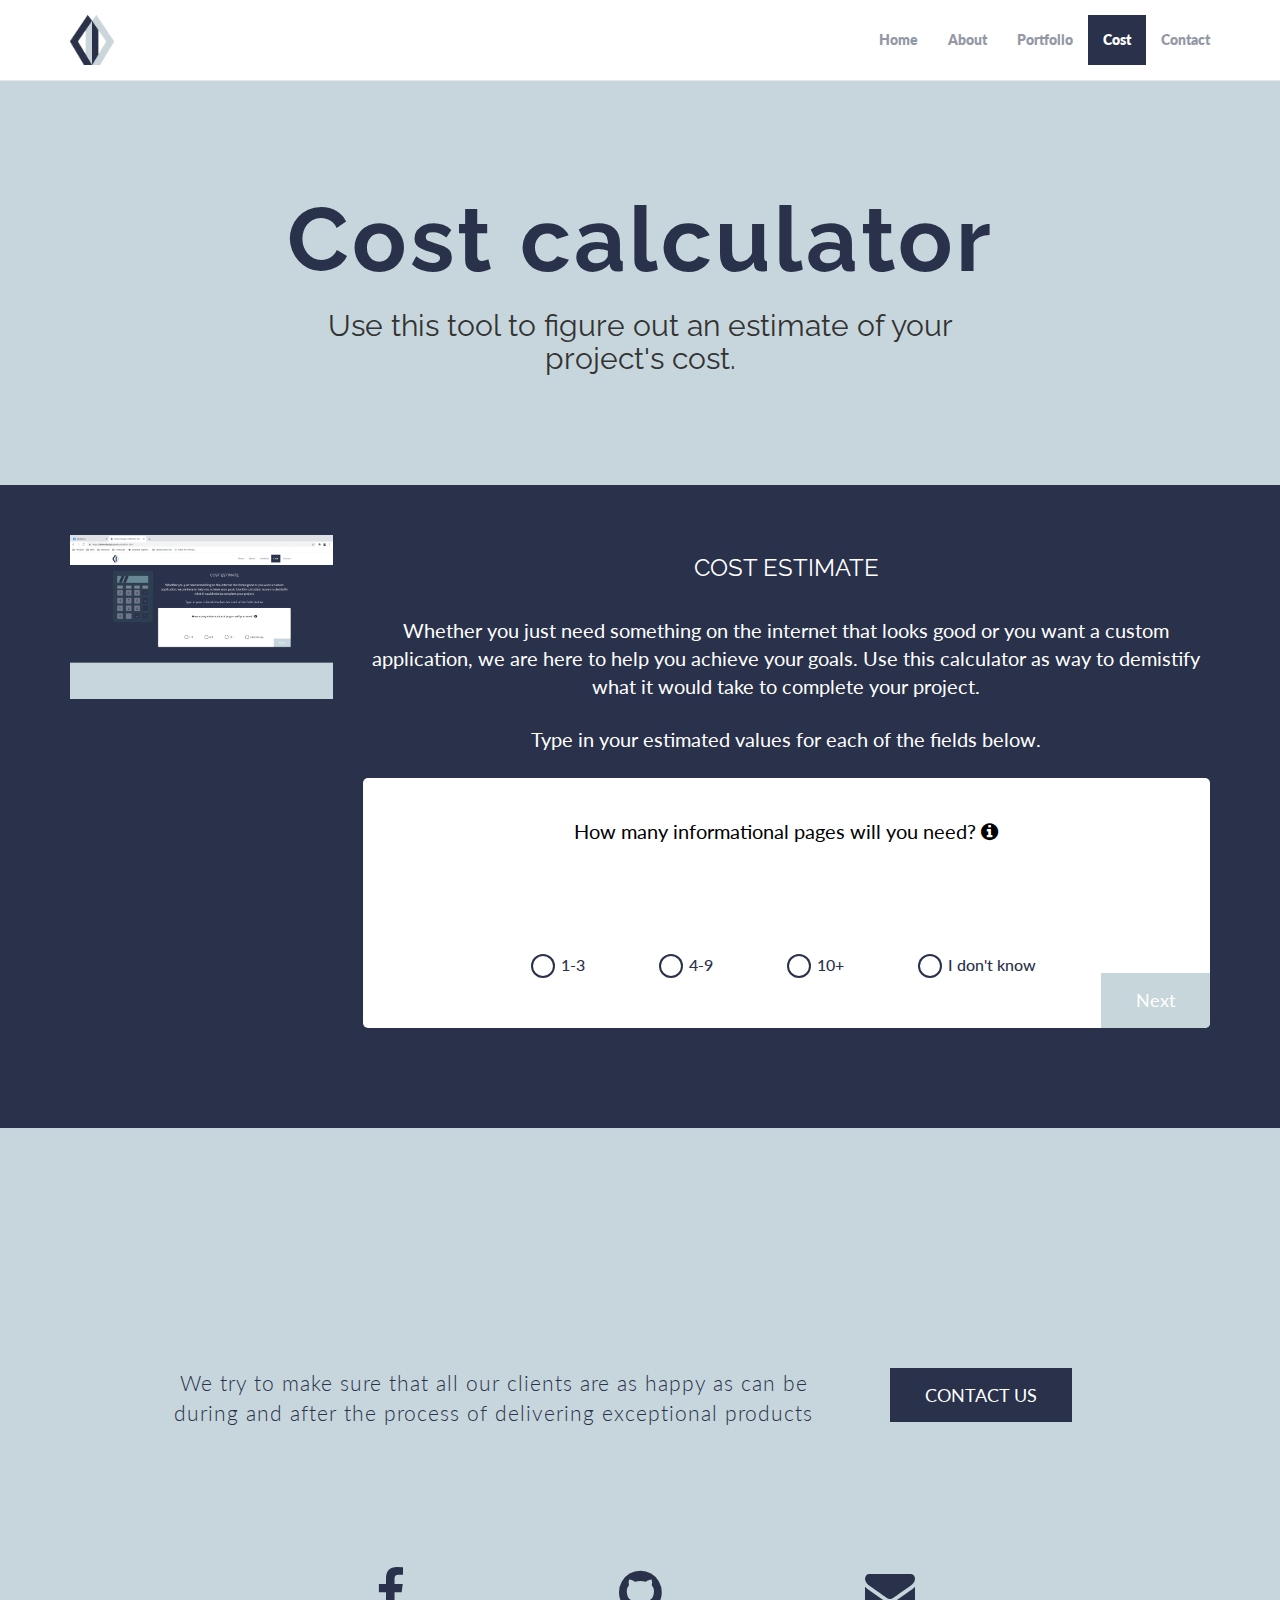
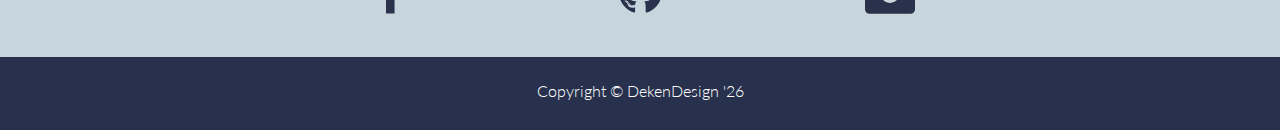
==== calculator.html @ 60b586e3 "updated meta data" ====
<!DOCTYPE html>
<html lang="en">

  <head>
    <meta charset="utf-8">
    <meta http-equiv="X-UA-Compatible" content="IE=edge">
    <meta http-equiv="X-UA-Compatible" content="IE=EmulateIE7, IE=9">
    <meta name="viewport" content="width=device-width, initial-scale=1">
    <title>Deken Design Cost Calculator | </title>
    <meta name="description" content="Use this calculator to see how much your project might cost and how we can deliver value at competitive prices">
    <meta name="author" content="DekenDesign">
    <meta name="robots" content="index,follow">
    <meta name="keywords" content="Web Design, Websites, Small Business Websites, Affordable Websites, Website Cost Calculator">
    <meta property="og:url" content="https://dekendesign.com/calculator.html">
    <meta property="og:type" content="application">
    <meta property="og:image" content="./dekendesign/img/calculator.png">
    <meta property="og:title" content="DekenDesign | Websites and Software">
    <meta property="og:description" content="Use this calculator to see how much your project might cost and how we can deliver value at competitive prices">
    <meta property="og:site_name" content="DekenDesign Calculator">
    <!-- Favicons -->
    <link href="./dekendesign/img/logo.ico" rel="icon">
    <link href="./dekendesign/img/logo.png" rel="apple-touch-icon">
    <!-- Google Fonts -->
    <link href="https://fonts.googleapis.com/css?family=Lato:300,400,700,900|Raleway:400,300,700,900" rel="stylesheet">
    <!-- Bootstrap CSS File -->
    <link href="./dekendesign/lib/bootstrap/css/bootstrap.min.css" rel="stylesheet">
    <!-- Libraries CSS Files -->
    <link href="./dekendesign/lib/font-awesome/css/font-awesome.min.css" rel="stylesheet">
    <!-- Main Stylesheet File -->
    <link href="./dekendesign/css/style.css" rel="stylesheet">
    <!-- Global site tag (gtag.js) - Google Analytics -->
    <script async src="https://www.googletagmanager.com/gtag/js?id=UA-72128628-4"></script>
    <script>
      window.dataLayer = window.dataLayer || [];

      function gtag() {
        dataLayer.push(arguments);
      }
      gtag('js', new Date());
      gtag('config', 'UA-72128628-4');
    </script>
    <style>
      #hello {
        padding-top: 100px;
        padding-bottom: 100px;
      }

      #blue {
        padding-bottom: 100px;
      }

      #calc {
        background: white;
        height: 250px;
        display: flex;
        flex-wrap: wrap;
        align-items: center;
        border-radius: 5px;
        justify-content: space-between;
        overflow: hidden;
        position: relative;
      }

      #calc .btn {
        position: absolute;
        bottom: 0;
        background: #c7d6db;
        color: #fff;
      }

      #calc .btn.next,
      #calc .btn.submit {
        right: 0;
      }

      .question {
        height: 100%;
        flex-basis: 100%;
        display: flex;
        flex-wrap: wrap;
        align-items: center;
        justify-content: center;
      }

      #calc p {
        flex-basis: 100%;
        color: #000;
      }

      #calc .answers {
        display: flex;
        justify-content: space-evenly;
        flex-basis: 75%;
      }

      #calc .answers .answer {
        cursor: pointer;
      }

      label {
        display: -webkit-box;
        display: flex;
        cursor: pointer;
        font-weight: 500;
        position: relative;
        overflow: hidden;
        margin-bottom: 0.375em;
      }

      /*
      label:focus-within {
        outline: .125em solid #29314b;
      }
*/
      label input {
        position: absolute;
        left: -9999px;
      }

      label input:checked+span {
        background-color: #c7d6db;
        color: #fff;
      }

      label input:checked+span:before {
        box-shadow: inset 0 0 0 0.4375em #29314b;
      }

      label span {
        display: -webkit-box;
        display: flex;
        -webkit-box-align: center;
        align-items: center;
        padding: 0.375em 0.75em 0.375em 0.375em;
        border-radius: 99em;
        -webkit-transition: 0.25s ease;
        transition: 0.25s ease;
        color: #2a314b;
      }

      label span:hover {
        background-color: #c7d6db;
        color: #fff;
      }

      label span:before {
        display: -webkit-box;
        display: flex;
        flex-shrink: 0;
        content: "";
        background-color: #fff;
        width: 1.5em;
        height: 1.5em;
        border-radius: 50%;
        margin-right: 0.375em;
        -webkit-transition: 0.25s ease;
        transition: 0.25s ease;
        box-shadow: inset 0 0 0 0.125em #29314b;
      }

      span.info {
        cursor: context-menu;
      }

      input[type=radio] {
        cursor: pointer;
      }

      .results {
        margin-top: 50px;
      }

      .results #cost {
        display: block;
        font-size: 32px;
        margin-top: 24px;
      }
    </style>
  </head>

  <body data-spy="scroll" data-offset="80" data-target="#thenavbar">
    <!-- Fixed navbar -->
    <div id="thenavbar" class="navbar navbar-default navbar-fixed-top">
      <div class="container">
        <div class="navbar-header">
          <button type="button" class="navbar-toggle" data-toggle="collapse" data-target=".navbar-collapse">
            <span class="icon-bar"></span>
            <span class="icon-bar"></span>
            <span class="icon-bar"></span>
          </button>
          <a class="navbar-brand" href="/"><img src="./dekendesign/img/logo.png" /></a>
        </div>
        <div class="navbar-collapse collapse">
          <ul class="nav navbar-nav navbar-right">
            <li><a href="/">Home</a></li>
            <li><a href="/#blue">About</a></li>
            <li><a href="/#portfolio">Portfolio</a></li>
            <li class="active"><a href="#">Cost</a></li>
            <li><a href="/#contact" class="smoothscroll">Contact</a></li>
          </ul>
        </div>
        <!--/.nav-collapse -->
      </div>
    </div>
    <div id="hello">
      <div class="container">
        <div class="row">
          <div class="col-lg-8 col-lg-offset-2 centered col-12">
            <h1>Cost calculator</h1>
            <h2>Use this tool to figure out an estimate of your project's cost.</h2>
          </div>
          <!-- /col-lg-8 -->
        </div>
        <!-- /row -->
      </div>
      <!-- /container -->
    </div>
    <!-- /hello -->
    <div id="blue">
      <div class="container">
        <div class="row">
          <div class="col-lg-3 hidden-sm hidden-xs hidden-md centered">
            <img src="./dekendesign/img/calculator.png" alt="Image of a calculator">
          </div>
          <div id="calculator" class="col-lg-9 centered">
            <h3>COST ESTIMATE</h3>
            <p>Whether you just need something on the internet that looks good or you want a custom application, we are here to help you achieve your goals. Use this calculator as way to demistify what it would take to complete your project.</p>
            <p>Type in your estimated values for each of the fields below.</p>
            <noscript>
              <p class="alert alert-warning" style="color:#856404;">This calculator needs JavaScript to be enabled to work!</p>
              <style>
                #calc {
                  height: auto;
                }
              </style>
            </noscript>
            <form id="calc">
              <div class="question">
                <p for="pages">How many informational pages will you need? <span class="info" title="ie. how it works, contact us etc."><i class="fa fa-info-circle"></i></span></p>
                <div class="answers">
                  <div class="answer"><label><input type="radio" name="pages" value="1000"><span>1-3</span></label></div>
                  <div class="answer"><label><input type="radio" name="pages" value="2000"><span>4-9</span></label></div>
                  <div class="answer"><label><input type="radio" name="pages" value="3000"><span>10+</span></label></div>
                  <div class="answer"><label><input type="radio" name="pages" value="0"><span>I don't know</span></label></div>
                </div>
              </div>
              <div class="question">
                <p for="login">Do people have to log in? <span class="info"
                    title="An email login is generally best to start with unless your app will have tight integration with services like Facebook or Twitter, in which case social login is better."><i class="fa fa-info-circle"></i></span></p>
                <div class="answers">
                  <div class="answer"><label><input type="radio" name="login" value="2000"><span>Email login </span></label></div>
                  <div class="answer"><label><input type="radio" name="login" value="3000"><span>Social login </span></label></div>
                  <div class="answer"><label><input type="radio" name="login" value="0"><span>No</span></label></div>
                  <div class="answer"><label><input type="radio" name="login" value="0"><span>I don't know</span></label></div>
                </div>
              </div>
              <div class="question">
                <p for"profiles">Do people create personal profiles? <span class="info" title="A profile means that some of the people that use your app will have to enter information about themselves that might be viewed publicly."><i
                      class="fa fa-info-circle"></i></span></p>
                <div class="answers">
                  <div class="answer"><label><input type="radio" name="profiles" value="3000"><span>Yes</span></label>
                  </div>
                  <div class="answer"><label><input type="radio" name="profiles" value="0"><span>No</span></label>
                  </div>
                  <div class="answer"><label><input type="radio" name="pages" value="0"><span>I don't know</span></label>
                  </div>
                </div>
              </div>
              <div class="question">
                <p for"payments">Will you need to accept payments?<span class="info" title="Accept credit cards, PayPal, Bitcoin."><i class="fa fa-info-circle"></i></span></p>
                <div class="answers">
                  <div class="answer"><label><input type="radio" name="payments" value="3000"><span>Yes</span></label>
                  </div>
                  <div class="answer"><label><input type="radio" name="payments" value="0"><span>No</span></label>
                  </div>
                </div>
              </div>
              <div class="question">
                <p for"review">Will people rate or review things?</p>
                <div class="answers">
                  <div class="answer"><label><input type="radio" name="review" value="3000"><span>Yes</span></label>
                  </div>
                  <div class="answer"><label><input type="radio" name="review" value="0"><span>No</span></label>
                  </div>
                </div>
              </div>
              <div class="question">
                <p for"api">Does your website need to connect with another app or website?<span class="info" title="ie. share data with a mobile application)? This means you'll need to make an API (or Application Programming Interface). It's how all your friendly apps
                  talk to each other."><i class="fa fa-info-circle"></i></span></p>
                <div class="answers">
                  <div class="answer"><label><input type="radio" name="api" value="5000"><span>Yes</span></label>
                  </div>
                  <div class="answer"><label><input type="radio" name="api" value="0"><span>No</span></label>
                  </div>
                </div>
              </div>
              <div class="question">
                <p for"search">Does your website need search? <span class="info" title="The cost to build a search function can vary greatly. The price given here is an average for search integration based on basic tagging. Not Google."><i
                      class="fa fa-info-circle"></i></span></p>
                <div class="answers">
                  <div class="answer"><label><input type="radio" name="search" value="2000"><span>Yes</span></label>
                  </div>
                  <div class="answer"> <label><input type="radio" name="search" value="0"><span>No</span></label>
                  </div>
                </div>
              </div>
              <div class="question">
                <p for"cms">Do you need a Content Management System (CMS)? <span class="info" title="A CMS will let you update content on your site without writing code (i.e. a blog)."><i class="fa fa-info-circle"></i></span>
                </p>
                <div class="answers">
                  <div class="answer"><label><input type="radio" name="cms" value="1500"><span>Yes</span></label>
                  </div>
                  <div class="answer"><label><input type="radio" name="cms" value="0"><span>No</span></label>
                  </div>
                </div>
              </div>
              <button class="btn next" type="button" href="#">Next</button>
              <button class="btn previous" type="button" href="#">Back</button>
              <button id="submit" class="btn submit" type="button" href="#">Submit</button>
            </form>
            <p class="results">Your estimated cost is: <span id="cost"></span></p>
          </div>
        </div>
      </div>
    </div>
    <div id="portfolio">
      <div class="container">
        <div class="row mt centered">
          <div class="col-lg-7 col-lg-offset-1 mt">
            <p class="lead">We try to make sure that all our clients are as happy as can be during and after the process of delivering exceptional products</p>
          </div>
          <div class="col-lg-3 mt">
            <p><a
                href="mailto:admin@dekendesign.com?subject=Website/App%20Inquiry&body=I%20would%20like%20help%20with%20building%7Cmodifiying%20a%20website%7Capplication.%20Feel%20free%20to%20contact%20me%20for%20details.%20Sincerely%2C%20Your%20Name"
                class="btn btn-theme btn-lg">CONTACT US</a></p>
          </div>
        </div>
      </div>
    </div>
    <section id="contact">
      <div id="social">
        <div class="container">
          <div class="row centered">
            <div class="col-lg-8 col-lg-offset-2">
              <div class="col-md-4">
                <a href="https://www.facebook.com/rory.deken" target="_blank"><i class="fa fa-facebook"></i></a>
              </div>
              <div class="col-md-4">
                <a href="https://github.com/RoryDeken" target="_blank"><i class="fa fa-github"></i></a>
              </div>
              <div class="col-md-4">
                <a href="mailto:admin@dekendesign.com" target="_blank"><i class="fa fa-envelope"></i></a>
              </div>
            </div>
          </div>
        </div>
        <!-- /container -->
      </div>
      <!-- /social -->
      <!--<div class="container" >
      <div class="row">
        <div class="col-md-8 col-md-offset-2">
          <form class="contact-form php-mail-form" role="form" action="contactform/contactform.php" method="POST">

            <div class="form-group">
              <input type="name" name="name" class="form-control" id="contact-name" placeholder="Your Name" data-rule="minlen:4" data-msg="Please enter at least 4 chars" >
              <div class="validate"></div>
            </div>
            <div class="form-group">
              <input type="email" name="email" class="form-control" id="contact-email" placeholder="Your Email" data-rule="email" data-msg="Please enter a valid email">
              <div class="validate"></div>
            </div>
            <div class="form-group">
              <input type="text" name="subject" class="form-control" id="contact-subject" placeholder="Subject" data-rule="minlen:4" data-msg="Please enter at least 8 chars of subject">
              <div class="validate"></div>
            </div>

            <div class="form-group">
              <textarea class="form-control" name="message" id="contact-message" placeholder="Your Message" rows="5" data-rule="required" data-msg="Please write something for us"></textarea>
              <div class="validate"></div>
            </div>

            <div class="loading"><img src="./dekendesign/lib/php-mail-form/loading.gif"></div>
            <div class="error-message"></div>
            <div class="sent-message">Your message has been sent. Thank you!</div>

            <div class="form-send">
              <button type="submit" class="btn btn-large">Send Message</button>
            </div>

          </form>
        </div>
      </div>
    </div>-->
    </section>
    <div id="copyrights">
      <div class="container">
        <p> Copyright &copy; DekenDesign '<span id="year">21</span>
        </p>
      </div>
    </div>
    <!-- JavaScript Libraries -->
    <script src="./dekendesign/lib/jquery/jquery.min.js"></script>
    <script src="./dekendesign/lib/bootstrap/js/bootstrap.min.js"></script>
    <script src="./dekendesign/lib/php-mail-form/validate.js"></script>
    <!-- Template Main Javascript File -->
    <script src="./dekendesign/js/main.js"></script>
    <script>
      var pos,
        len,
        total;
      $(document).ready(function() {
        pos = 0;
        len = $("#calc .question").length;
        $("#calc .question").hide();
        $("#calc .btn.previous").hide();
        $("#calc .question").eq(pos).show();
        $("#calculator .results").hide();
        $("#calc #submit").hide();
      });
      $("#calc").change(function() {
        total = 0;
        $('#calc .question input[type="radio"]:checked').each(function() {
          total = total + parseInt($(this).val());
        });
        if (total == 0 || total == undefined) {
          $("#cost").text("Please call or email us for a customized quote that will meet your project neeeds");
        } else {
          $("#cost").text("$" + total.toString().replace(/\B(?=(\d{3})+(?!\d))/g, ",") + " - $" + (total * 1.3).toString().replace(/\B(?=(\d{3})+(?!\d))/g, ","));
        }
      });

      function changeQuestion(event) {
        last = pos;
        pos = pos + event.data.position;
        if (pos < 0) {
          pos = 0;
        } else if (pos > len - 1) {
          pos = len - 1;
        }
        switch (pos) {
          case 0:
            $("#calc .btn.previous").hide();
            $("#calc .btn.next").show();
            $("#calculator .results").hide();
            $("#calc #submit").hide();
            break;
          case len - 1:
            $("#calc .btn.next").hide();
            $("#calc #submit").show();
            $("#calc .btn.previous").text("Start Over");
            pos = -1;
            break;
          default:
            $("#calc .btn.previous").show();
            $("#calc .btn.previous").text("Back");
            $("#calc .btn.next").show();
            $("#calculator .results").hide();
            $("#calc #submit").hide();
        }
        $("#calc .question").eq(pos).show();
        $("#calc .question").eq(last).hide();
      }
      $("#calc .btn.previous").click({
        position: -1
      }, changeQuestion);
      $("#calc .btn.next").click({
        position: 1
      }, changeQuestion);
      $("#calc .btn.submit").click(function() {
        $("#calc #submit").hide();
        $("#calculator .results").show();
      });
    </script>
  </body>

</html>
---- dekendesign/css/style.css ----
body {
  background-color: #c7d6dc;
  font-family: "Lato";
  font-weight: 300;
  font-size: 16px;
  color: #555;
  -webkit-font-smoothing: antialiased;
  -webkit-overflow-scrolling: touch;
  margin-top: 70px;
}

/* Titles */
h1, h2, h3, h4, h5, h6 {
  font-family: "Raleway";
  font-weight: 300;
  color: #27314d;
}

/* Paragraph & Typographic */
p {
  line-height: 28px;
  margin-bottom: 25px;
}

.centered {
  text-align: center;
}

.mt {
  margin-top: 40px;
}

/* Links */
a {
  color: #f85c37;
  word-wrap: break-word;
  -webkit-transition: color 0.1s ease-in, background 0.1s ease-in;
  -moz-transition: color 0.1s ease-in, background 0.1s ease-in;
  -ms-transition: color 0.1s ease-in, background 0.1s ease-in;
  -o-transition: color 0.1s ease-in, background 0.1s ease-in;
  transition: color 0.1s ease-in, background 0.1s ease-in;
}

a:hover, a:focus {
  color: #7b7b7b;
  text-decoration: none;
  outline: 0;
}

a:before, a:after {
  -webkit-transition: color 0.1s ease-in, background 0.1s ease-in;
  -moz-transition: color 0.1s ease-in, background 0.1s ease-in;
  -ms-transition: color 0.1s ease-in, background 0.1s ease-in;
  -o-transition: color 0.1s ease-in, background 0.1s ease-in;
  transition: color 0.1s ease-in, background 0.1s ease-in;
}

img {
  max-width: 100%;
  height: auto;
}

/* Bootstrap Modifications */
hr {
  display: block;
  height: 1px;
  border: 0;
  border-top: 1px solid #ccc;
  margin: 1em 0;
  padding: 0;
}

.navbar {
  font-weight: 800;
  font-size: 14px;
  padding-top: 15px;
  padding-bottom: 15px;
  background-color: #ffffff;
}

.navbar-default .navbar-nav>li>a {
  color: #27314d80;
}

.navbar-default .navbar-nav>li>a:focus, .navbar-default .navbar-nav>li>a:hover {
  color: #29314b;
}

.navbar-default .navbar-nav>.active>a, .navbar-default .navbar-nav>.active>a:hover, .navbar-default .navbar-nav>.active>a:focus {
  color: #ffffff;
  background-color: #29314b;
}

.navbar-default .navbar-toggle {
  border-radius: 0;
}

.navbar-default .navbar-collapse, .navbar-default .navbar-form {
  border: none;
}

.navbar-default .navbar-toggle:focus, .navbar-default .navbar-toggle:hover {
  background: #29314b;
  border-color: #29314b;
}

.navbar-default .navbar-toggle:focus .icon-bar, .navbar-default .navbar-toggle:hover .icon-bar {
  background-color: #fff;
}

.navbar-brand {
  font-size: 60px;
  padding-top: 0px;
  padding-bottom: 0px;
}

.navbar-brand img {
  max-height: 100%;
  width: auto;
}

.btn-theme {
  color: #ffffff;
  background-color: #29314b;
  border-color: transparent;
}

.btn-theme-white {
  color: #29314b;
  background-color: #fff;
  border-color: transparent;
}

.btn {
  padding: 10px 30px;
  margin-bottom: 0;
  font-size: 18px;
  border: 5px solid transparent;
  border-radius: 0px;
}

.lead {
  letter-spacing: 1px;
  color: #29314b;
}

/* WRAP SECTIONS */
/* hello */
#hello {
  width: 100%;
  padding-top: 250px;
  padding-bottom: 250px;
}

#hello h1 {
  font-size: 90px;
  font-weight: 700;
  letter-spacing: 3px;
  color: #29314b;
}

#hello h2 {
  color: #333;
  font-weight: 400;
}

/* Green */
#blue {
  background-color: #29314b;
  padding-top: 50px;
  margin-bottom: 0px;
}

#blue h3 {
  color: white;
  font-weight: 400;
  margin-bottom: 35px;
}

#blue p {
  color: white;
  font-weight: 400;
  font-size: 20px;
}

/* Skills */
#skills {
  background-color: #fff;
  padding-top: 80px;
  padding-bottom: 80px;
  margin-top: 80px;
}

#skills h3 {
  color: #29314b;
}

#skills p {
  color: #29314b;
  font-weight: 400;
}

/* Social Links */
#social {
  padding: 40px 0;
}

#social i {
  font-size: 50px;
  color: #29314b;
}

#social .col-md-3:hover {
  background-color: #f5f5f5;
  cursor: pointer;
}

#social .col-md-3 {
  padding: 30px;
}

/* Footer */
#f {
  padding-top: 20px;
  background-color: #29314b;
}

#f p {
  color: white;
  text-align: right;
  font-weight: 400;
}

/* Image Opacity */
.grid img {
  opacity: .7;
  max-width: 100%;
}

.grid img:hover {
  opacity: 1;
}

#portfolio {
  padding-top: 80px;
  padding-bottom: 80px;
  margin-top: 80px;
}

#portfolio .btn.focus, #portfolio .btn:focus, #portfolio .btn:hover {
  background: #c3d6dd;
  color: #27314d;
}

/* Contact Form */
.contact-form {
  padding-bottom: 40px;
}

.contact-form label {
  color: #999;
}

.contact-form input, .contact-form textarea {
  padding: 10px 12px;
  border-radius: 0;
  box-shadow: none;
  font-size: 14px;
  height: auto;
}

.contact-form .form-send {
  text-align: center;
}

.contact-form .form-send button {
  background: #29314b;
  border: 0;
  padding: 10px 30px;
  color: #fff;
  transition: 0.4s;
  cursor: pointer;
}

.contact-form .form-send button:hover {
  background: #78e0bb;
}

.contact-form .validate {
  display: none;
  color: red;
  margin: 0 0 15px 0;
  font-weight: 400;
  font-size: 13px;
}

.contact-form .loading {
  display: none;
  color: #555;
  background: #fff;
  text-align: center;
  padding: 15px;
  margin: 15px 0;
}

.contact-form .error-message {
  display: none;
  color: #fff;
  background: #ed3c0d;
  text-align: center;
  padding: 15px;
  font-weight: 600;
  margin: 15px 0;
}

.contact-form .sent-message {
  display: none;
  color: #fff;
  background: #18d26e;
  text-align: center;
  padding: 15px;
  font-weight: 600;
  margin: 15px 0;
}

/* Copyrights */
#copyrights {
  background: #27314d;
  padding: 20px 0;
  text-align: center;
}

#copyrights p {
  margin-bottom: 5px;
  color: #fff;
}

#copyrights a {
  color: #29314b;
}

.credits {
  color: #999;
}

.text-logo {
  display: block;
  font-size: 36px;
  font-weight: 500;
  padding-top: 100px;
  text-transform: uppercase;
  color: #000;
  color: rgba(0, 0, 0, 0.7);
}

.text-logo:hover, .text-logo:focus {
  color: #000;
}

@media(max-width:980px) {
  .text-logo {
    padding-top: 0;
    padding-bottom: 100px;
  }
}

@media(max-width:768px) {
  #hello {
    padding-top: 50px;
    padding-bottom: 50px;
  }

  #hello h1 {
    font-size: 48px;
  }

  #hello h2 {
    font-size: 28px;
  }

  .mt {
    margin-top: 0px;
  }
}
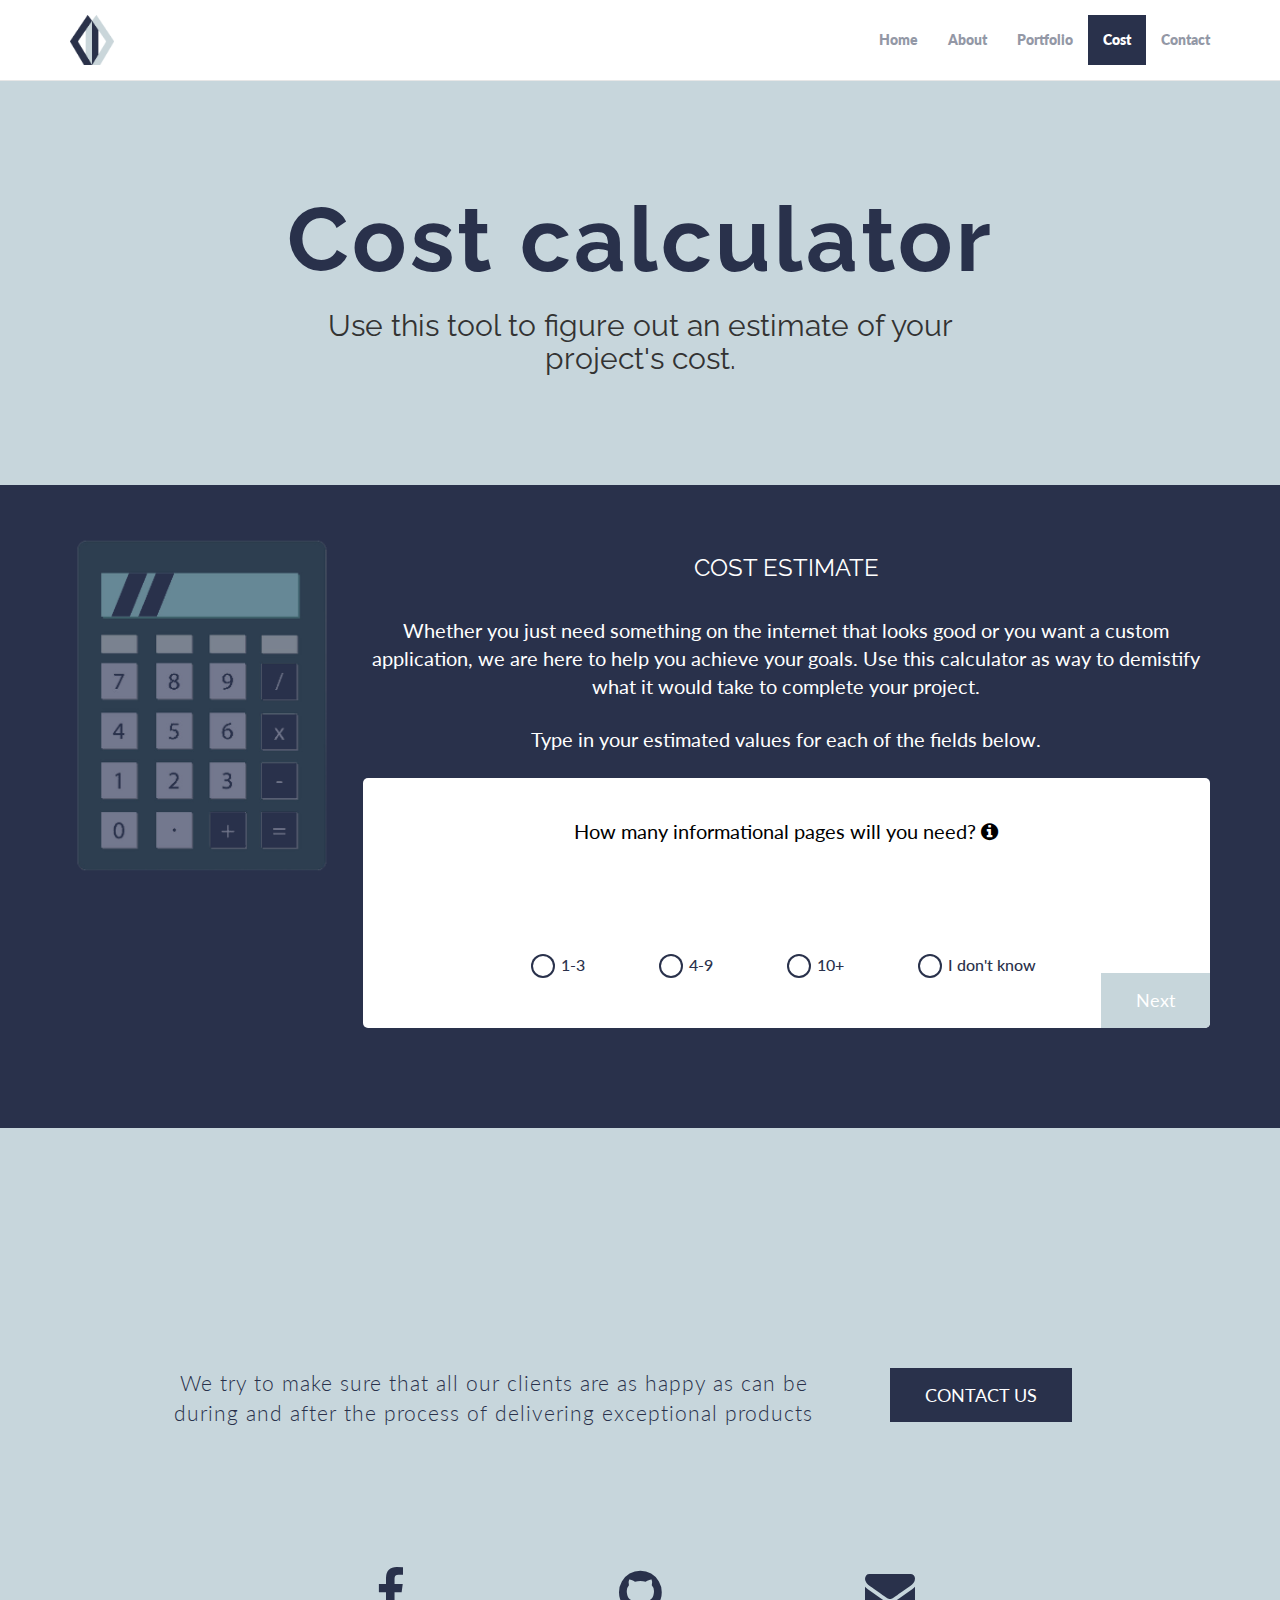
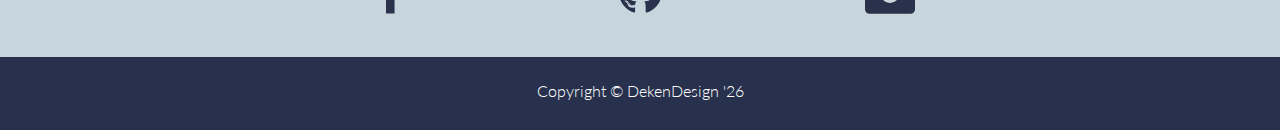
==== commit ee31f5c1: "updated formatting on calculator" ====
--- a/calculator.html
+++ b/calculator.html
@@ -13,7 +13,7 @@
     <meta name="keywords" content="Web Design, Websites, Small Business Websites, Affordable Websites, Website Cost Calculator">
     <meta property="og:url" content="https://dekendesign.com/calculator.html">
     <meta property="og:type" content="application">
-    <meta property="og:image" content="./dekendesign/img/calculator.png">
+    <meta property="og:image" content="./dekendesign/img/calculator-page.png">
     <meta property="og:title" content="DekenDesign | Websites and Software">
     <meta property="og:description" content="Use this calculator to see how much your project might cost and how we can deliver value at competitive prices">
     <meta property="og:site_name" content="DekenDesign Calculator">
@@ -174,6 +174,13 @@
         display: block;
         font-size: 32px;
         margin-top: 24px;
+      }
+
+      @media(max-width:768px) {
+        .question {
+          align-items: flex-start;
+          padding: 20px;
+        }
       }
     </style>
   </head>
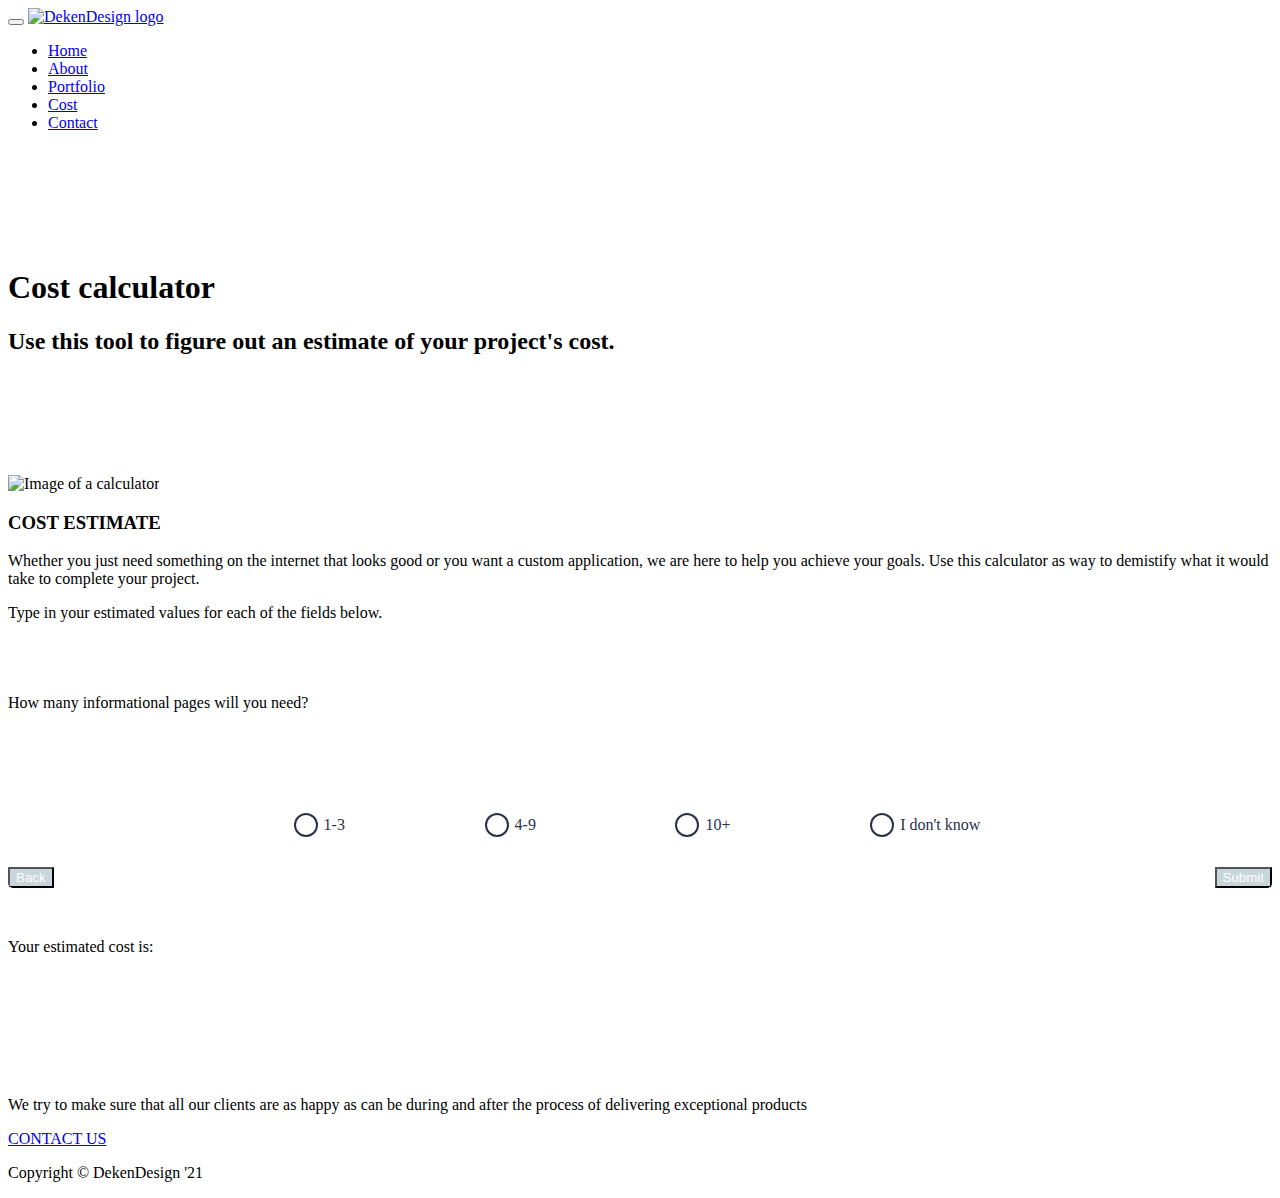
==== commit ee8bcade: "updated meta" ====
--- a/calculator.html
+++ b/calculator.html
@@ -6,28 +6,28 @@
     <meta http-equiv="X-UA-Compatible" content="IE=edge">
     <meta http-equiv="X-UA-Compatible" content="IE=EmulateIE7, IE=9">
     <meta name="viewport" content="width=device-width, initial-scale=1">
-    <title>Deken Design Cost Calculator | </title>
+    <title>Deken Design Cost Calculator | How much should a website or an application cost? </title>
     <meta name="description" content="Use this calculator to see how much your project might cost and how we can deliver value at competitive prices">
     <meta name="author" content="DekenDesign">
     <meta name="robots" content="index,follow">
     <meta name="keywords" content="Web Design, Websites, Small Business Websites, Affordable Websites, Website Cost Calculator">
     <meta property="og:url" content="https://dekendesign.com/calculator.html">
     <meta property="og:type" content="application">
-    <meta property="og:image" content="./dekendesign/img/calculator-page.png">
-    <meta property="og:title" content="DekenDesign | Websites and Software">
+    <meta property="og:image" content="https://dekendesign.com/dekendesign/img/calculator-page.png">
+    <meta property="og:title" content="Website Cost Calculator">
     <meta property="og:description" content="Use this calculator to see how much your project might cost and how we can deliver value at competitive prices">
     <meta property="og:site_name" content="DekenDesign Calculator">
     <!-- Favicons -->
-    <link href="./dekendesign/img/logo.ico" rel="icon">
-    <link href="./dekendesign/img/logo.png" rel="apple-touch-icon">
+    <link href="https://dekendesign.com/dekendesign/img/logo.ico" rel="icon">
+    <link href="https://dekendesign.com/dekendesign/img/logo.png" rel="apple-touch-icon">
     <!-- Google Fonts -->
     <link href="https://fonts.googleapis.com/css?family=Lato:300,400,700,900|Raleway:400,300,700,900" rel="stylesheet">
     <!-- Bootstrap CSS File -->
-    <link href="./dekendesign/lib/bootstrap/css/bootstrap.min.css" rel="stylesheet">
+    <link href="https://dekendesign.com/dekendesign/lib/bootstrap/css/bootstrap.min.css" rel="stylesheet">
     <!-- Libraries CSS Files -->
-    <link href="./dekendesign/lib/font-awesome/css/font-awesome.min.css" rel="stylesheet">
+    <link href="https://dekendesign.com/dekendesign/lib/font-awesome/css/font-awesome.min.css" rel="stylesheet">
     <!-- Main Stylesheet File -->
-    <link href="./dekendesign/css/style.css" rel="stylesheet">
+    <link href="https://dekendesign.com/dekendesign/css/style.css" rel="stylesheet">
     <!-- Global site tag (gtag.js) - Google Analytics -->
     <script async src="https://www.googletagmanager.com/gtag/js?id=UA-72128628-4"></script>
     <script>
@@ -179,7 +179,14 @@
       @media(max-width:768px) {
         .question {
           align-items: flex-start;
-          padding: 20px;
+          padding-top: 25px;
+          padding-bottom: 50px;
+        }
+
+        #calc .answers {
+          flex-basis: 100%;
+          display: flex;
+          flex-wrap: wrap;
         }
       }
     </style>
@@ -195,7 +202,7 @@
             <span class="icon-bar"></span>
             <span class="icon-bar"></span>
           </button>
-          <a class="navbar-brand" href="/"><img src="./dekendesign/img/logo.png" /></a>
+          <a class="navbar-brand" href="/"><img src="https://dekendesign.com/dekendesign/img/logo.png" alt="DekenDesign logo" /></a>
         </div>
         <div class="navbar-collapse collapse">
           <ul class="nav navbar-nav navbar-right">
@@ -227,7 +234,7 @@
       <div class="container">
         <div class="row">
           <div class="col-lg-3 hidden-sm hidden-xs hidden-md centered">
-            <img src="./dekendesign/img/calculator.png" alt="Image of a calculator">
+            <img src="https://dekendesign.com/dekendesign/img/calculator.png" alt="Image of a calculator">
           </div>
           <div id="calculator" class="col-lg-9 centered">
             <h3>COST ESTIMATE</h3>
@@ -323,9 +330,9 @@
               </div>
               <button class="btn next" type="button" href="#">Next</button>
               <button class="btn previous" type="button" href="#">Back</button>
-              <button id="submit" class="btn submit" type="button" href="#">Submit</button>
+              <button id="submit" class="btn submit" type="button" href="#results">Submit</button>
             </form>
-            <p class="results">Your estimated cost is: <span id="cost"></span></p>
+            <p class="results" id="results">Your estimated cost is: <span id="cost"></span></p>
           </div>
         </div>
       </div>
@@ -387,7 +394,7 @@
               <div class="validate"></div>
             </div>
 
-            <div class="loading"><img src="./dekendesign/lib/php-mail-form/loading.gif"></div>
+            <div class="loading"><img src="https://dekendesign.com/dekendesign/lib/php-mail-form/loading.gif"></div>
             <div class="error-message"></div>
             <div class="sent-message">Your message has been sent. Thank you!</div>
 
@@ -407,11 +414,11 @@
       </div>
     </div>
     <!-- JavaScript Libraries -->
-    <script src="./dekendesign/lib/jquery/jquery.min.js"></script>
-    <script src="./dekendesign/lib/bootstrap/js/bootstrap.min.js"></script>
-    <script src="./dekendesign/lib/php-mail-form/validate.js"></script>
+    <script src="https://dekendesign.com/dekendesign/lib/jquery/jquery.min.js"></script>
+    <script src="https://dekendesign.com/dekendesign/lib/bootstrap/js/bootstrap.min.js"></script>
+    <script src="https://dekendesign.com/dekendesign/lib/php-mail-form/validate.js"></script>
     <!-- Template Main Javascript File -->
-    <script src="./dekendesign/js/main.js"></script>
+    <script src="https://dekendesign.com/dekendesign/js/main.js"></script>
     <script>
       var pos,
         len,
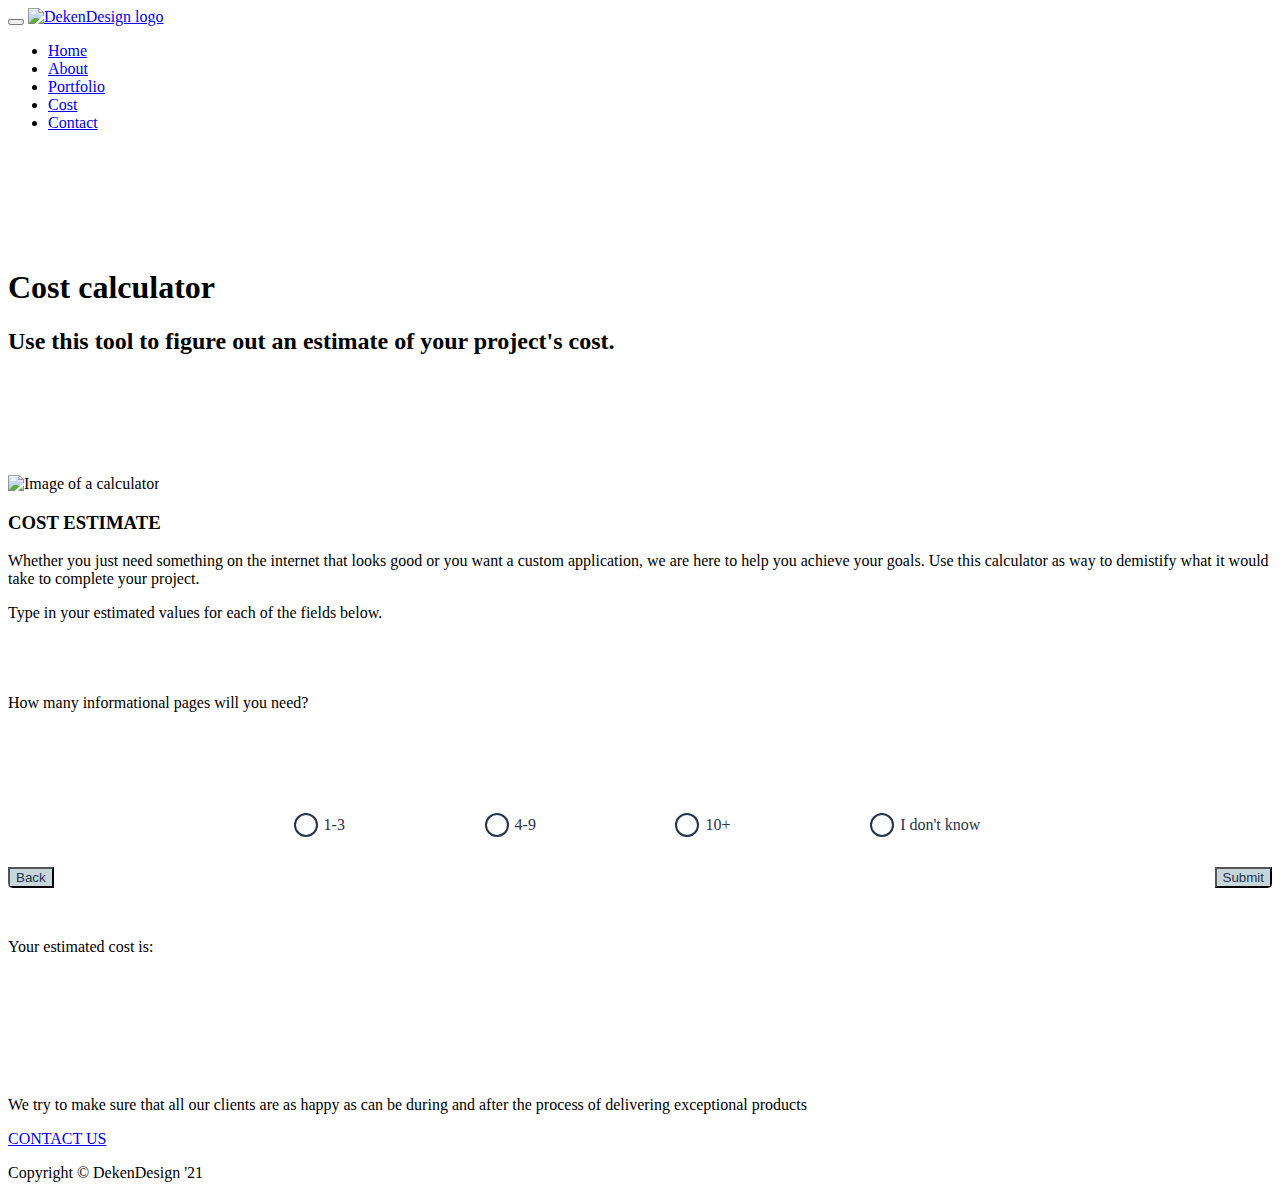
==== commit 56cc32e0: "Update calculator.html" ====
--- a/calculator.html
+++ b/calculator.html
@@ -65,7 +65,7 @@
         position: absolute;
         bottom: 0;
         background: #c7d6db;
-        color: #fff;
+        color: #29314b;
       }
 
       #calc .btn.next,
@@ -488,4 +488,4 @@
     </script>
   </body>
 
-</html>+</html>
